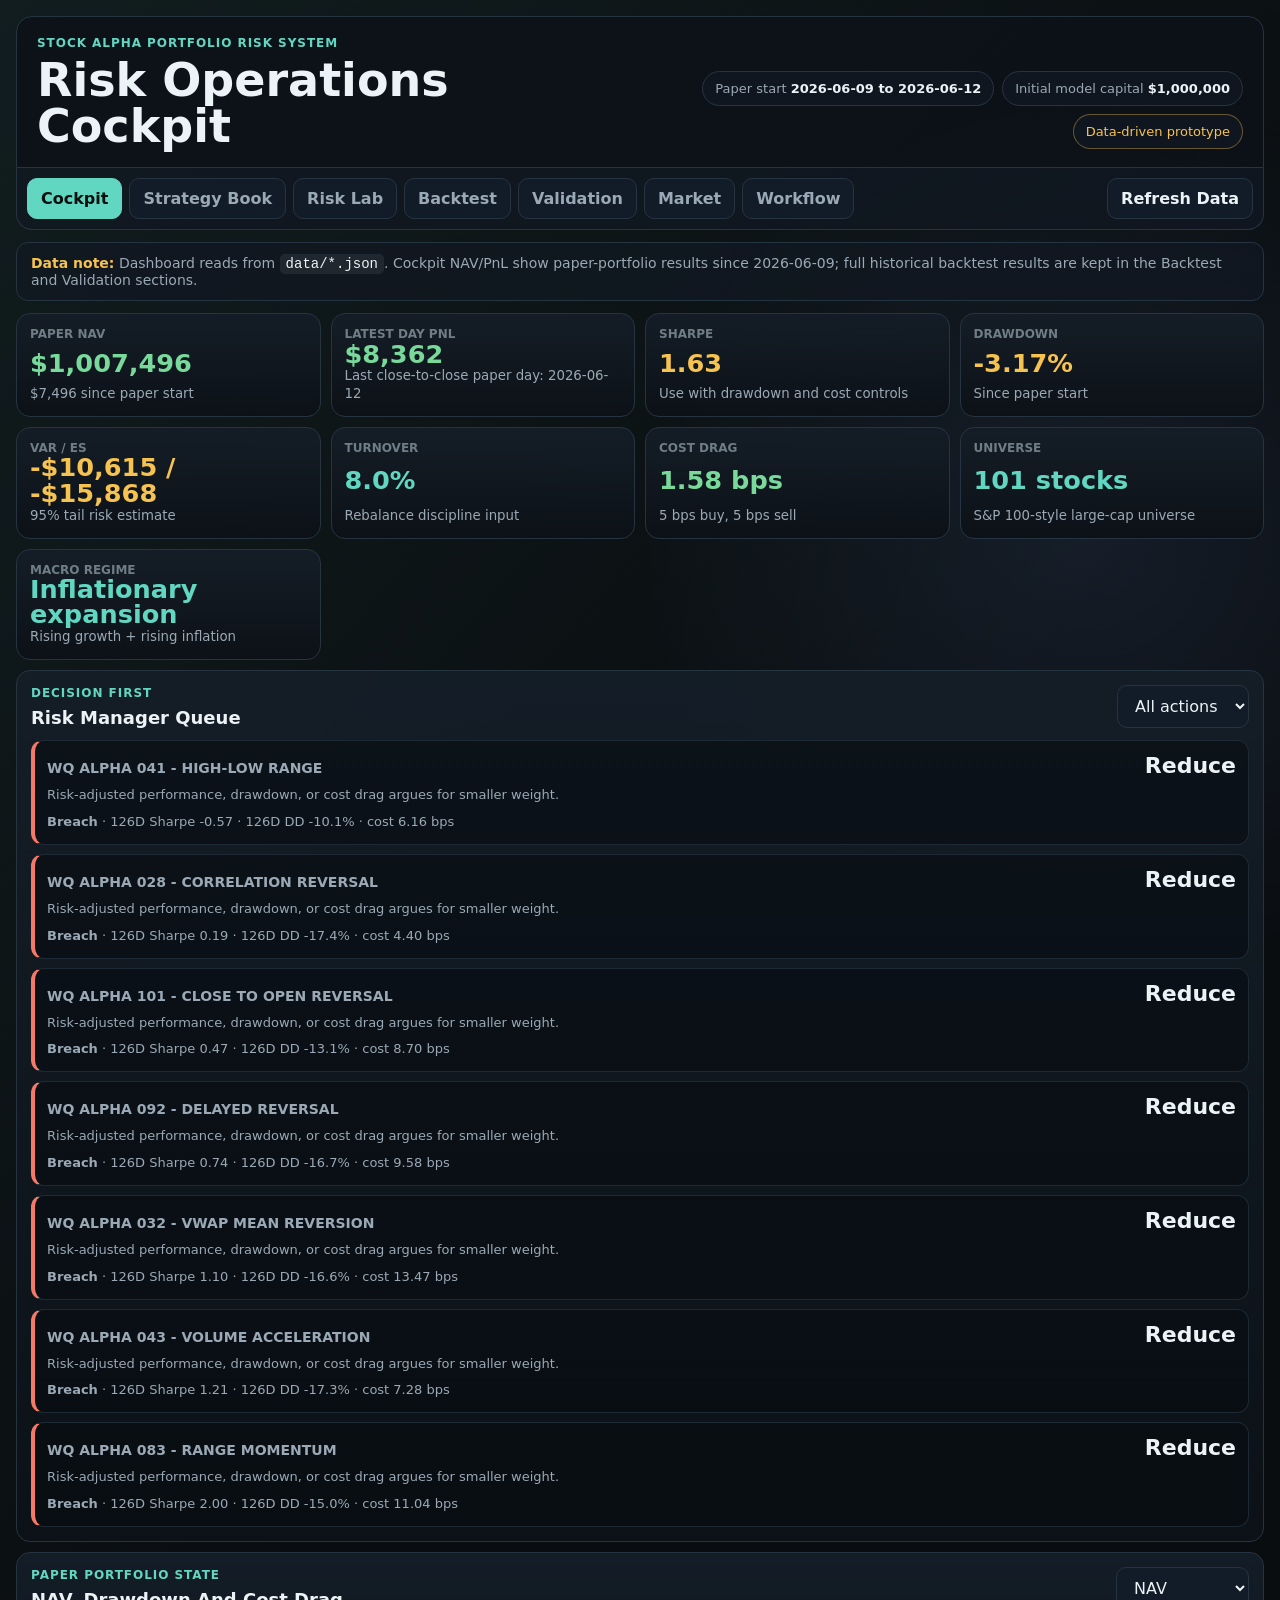
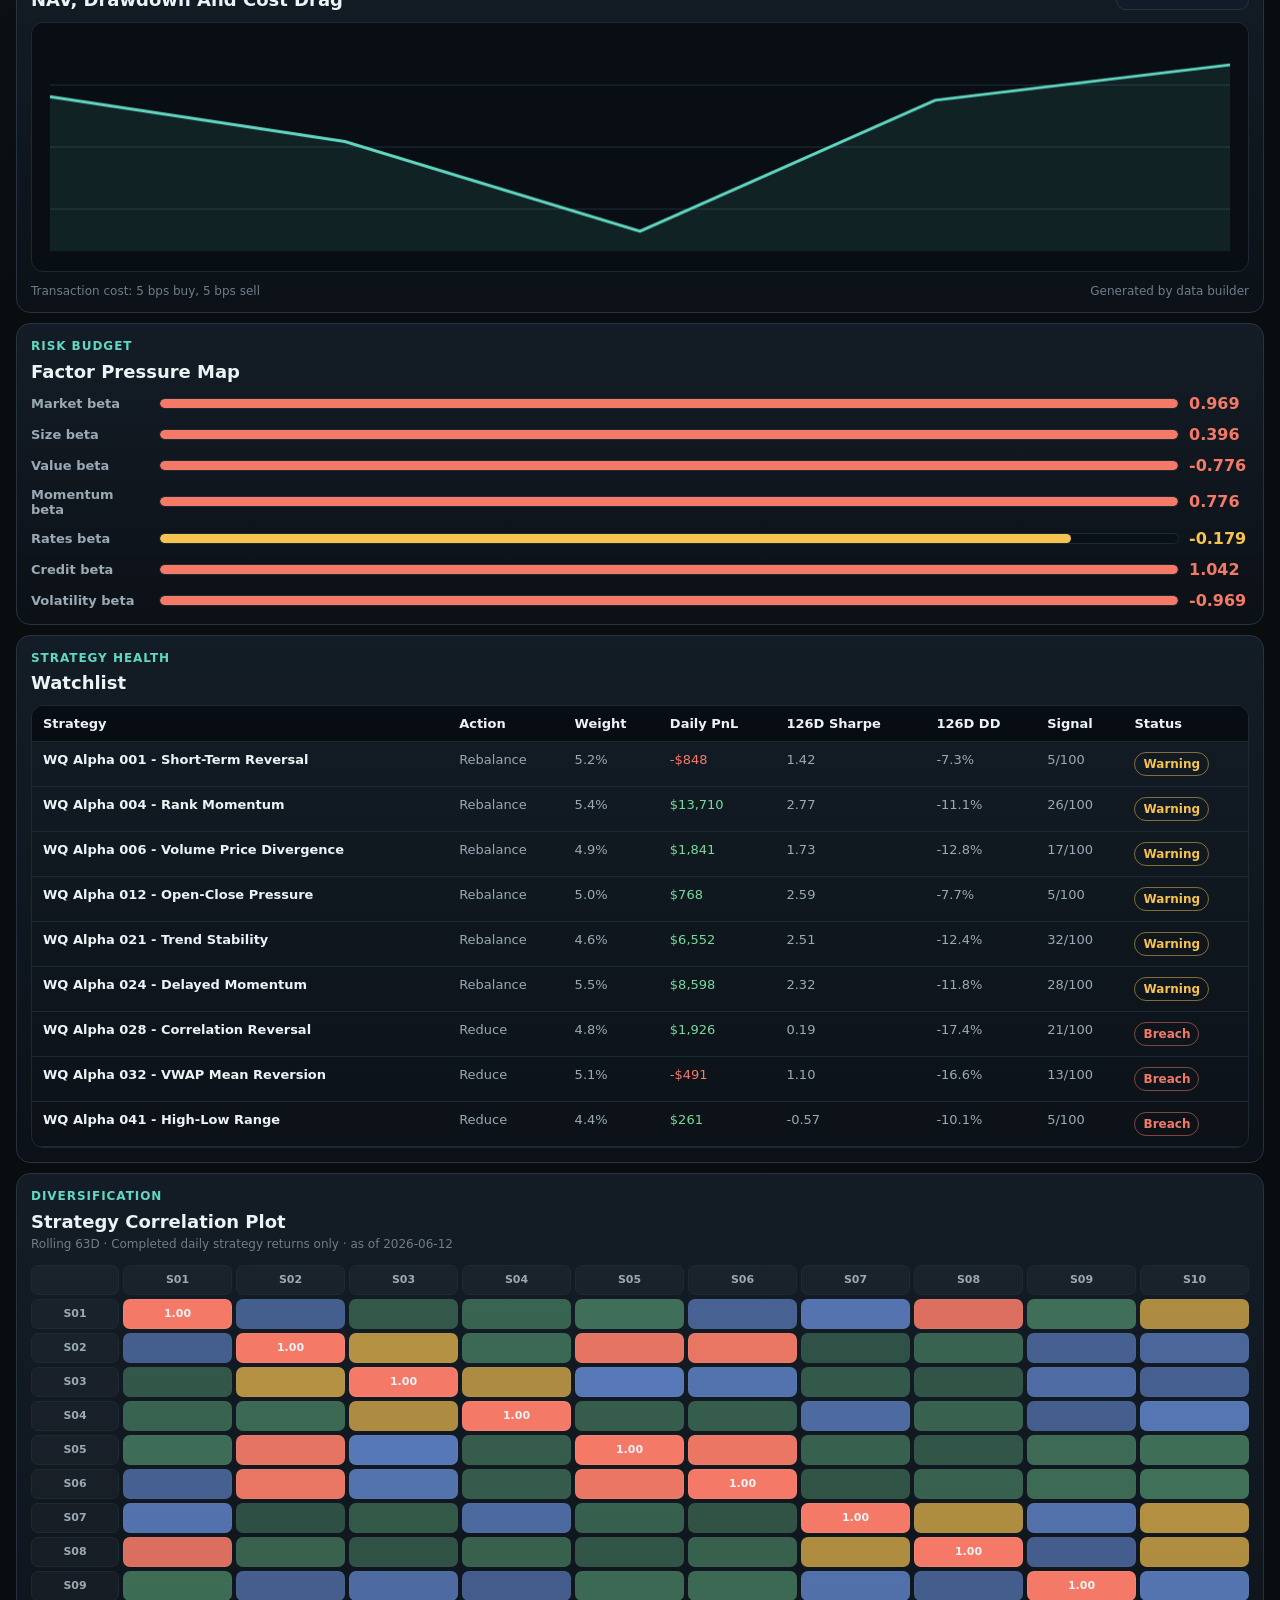
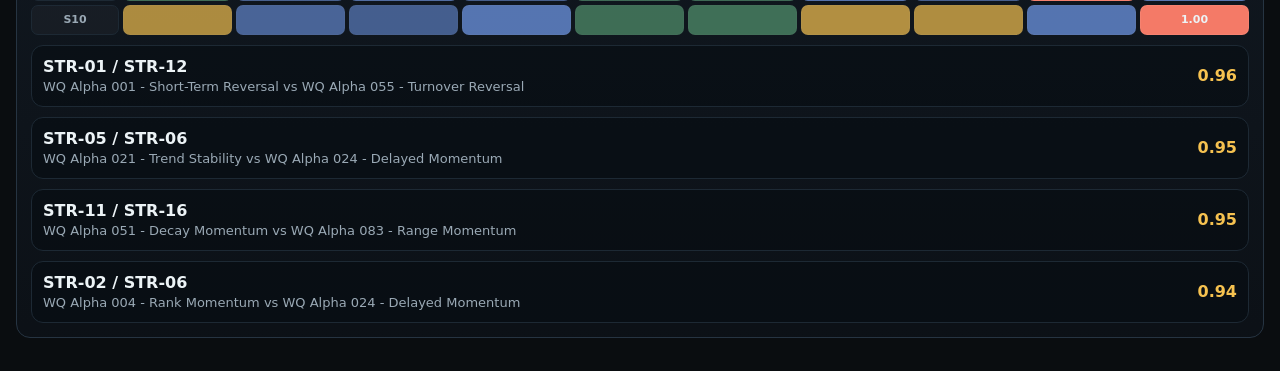
==== docs/index.html @ abdd7c9c "Add GitHub Pages docs deployment" ====
<!doctype html>
<html lang="en">
  <head>
    <meta charset="utf-8" />
    <meta name="viewport" content="width=device-width, initial-scale=1" />
    <title>Risk Operations Cockpit</title>
    <link rel="stylesheet" href="./styles.css" />
  </head>
  <body>
    <main class="terminal">
      <header class="masthead">
        <div>
          <p class="label">Stock Alpha Portfolio Risk System</p>
          <h1>Risk Operations Cockpit</h1>
        </div>
        <div class="run-meta">
          <span>Paper start <b id="paperWindow">Loading</b></span>
          <span>Initial model capital <b>$1,000,000</b></span>
          <span class="demo-flag">Data-driven prototype</span>
        </div>
      </header>

      <nav class="modebar">
        <button class="mode active" data-view="cockpit">Cockpit</button>
        <button class="mode" data-view="book">Strategy Book</button>
        <button class="mode" data-view="risk">Risk Lab</button>
        <button class="mode" data-view="backtest">Backtest</button>
        <button class="mode" data-view="validation">Validation</button>
        <button class="mode" data-view="market">Market</button>
        <button class="mode" data-view="workflow">Workflow</button>
        <button id="refreshBtn" class="refresh">Refresh Data</button>
      </nav>

      <section class="notice">
        <strong>Data note:</strong> Dashboard reads from <code>data/*.json</code>. Cockpit NAV/PnL show paper-portfolio results since 2026-06-09; full historical backtest results are kept in the Backtest and Validation sections.
      </section>

      <section id="view-cockpit" class="view active">
        <section class="pulse-grid" id="pulseGrid"></section>
        <div class="cockpit-grid">
          <section class="panel decision-panel">
            <div class="panel-title">
              <div><p class="label">Decision First</p><h2>Risk Manager Queue</h2></div>
              <select id="actionFilter">
                <option value="all">All actions</option>
                <option value="Reduce">Reduce</option>
                <option value="Pause">Pause</option>
                <option value="Hedge">Hedge</option>
                <option value="Rebalance">Rebalance</option>
                <option value="Increase">Increase</option>
              </select>
            </div>
            <div id="decisionStack" class="decision-stack"></div>
          </section>
          <section class="panel nav-panel">
            <div class="panel-title">
              <div><p class="label">Paper Portfolio State</p><h2>NAV, Drawdown And Cost Drag</h2></div>
              <select id="chartMetric"><option value="nav">NAV</option><option value="drawdown">Drawdown</option><option value="pnl">Daily PnL</option></select>
            </div>
            <canvas id="navChart" height="250"></canvas>
            <div class="chart-foot"><span>Transaction cost: 5 bps buy, 5 bps sell</span><span>Generated by data builder</span></div>
          </section>
          <section class="panel exposure-panel">
            <div class="panel-title"><div><p class="label">Risk Budget</p><h2>Factor Pressure Map</h2></div></div>
            <div id="factorPressure" class="pressure-list"></div>
          </section>
        </div>
        <div class="lower-grid">
          <section class="panel">
            <div class="panel-title"><div><p class="label">Strategy Health</p><h2>Watchlist</h2></div></div>
            <div class="table-wrap"><table id="watchlistTable"></table></div>
          </section>
          <section class="panel">
            <div class="panel-title">
              <div>
                <p class="label">Diversification</p>
                <h2>Strategy Correlation Plot</h2>
                <p id="corrMeta" class="meta-line"></p>
              </div>
            </div>
            <div id="corrPlot" class="corr-plot"></div>
            <div id="hotspots" class="hotspots"></div>
          </section>
        </div>
      </section>

      <section id="view-book" class="view">
        <section class="panel">
          <div class="panel-title">
            <div><p class="label">20 Stock-Alpha Strategy Prototype Book</p><h2>Latest Top Holdings And Strategy Monitoring</h2></div>
            <input id="strategySearch" type="search" placeholder="Search strategy or sleeve" />
          </div>
          <div class="table-wrap"><table id="strategyTable"></table></div>
        </section>
        <div class="risk-grid">
          <section class="panel">
            <div class="panel-title"><div><p class="label">Paper Trading</p><h2>Recent Position Ledger</h2></div></div>
            <div class="table-wrap"><table id="paperPositionsTable"></table></div>
          </section>
          <section class="panel">
            <div class="panel-title"><div><p class="label">Paper Trading</p><h2>Recent Trade Ledger</h2></div></div>
            <div class="table-wrap"><table id="paperTradesTable"></table></div>
          </section>
        </div>
        <section class="panel">
          <div class="panel-title"><div><p class="label">Paper Trading</p><h2>Strategy PnL Ledger</h2></div></div>
          <div class="table-wrap"><table id="paperPnlTable"></table></div>
        </section>
      </section>

      <section id="view-risk" class="view">
        <div class="risk-grid">
          <section class="panel"><div class="panel-title"><div><p class="label">Aggregate Exposure</p><h2>Portfolio Factors</h2></div></div><div id="factorTable" class="pressure-list large"></div></section>
          <section class="panel"><div class="panel-title"><div><p class="label">ETF Proxy Layer</p><h2>Risk Comparison Only</h2></div></div><div class="table-wrap"><table id="proxyTable"></table></div></section>
        </div>
        <div class="risk-grid single">
          <section class="panel"><div class="panel-title"><div><p class="label">Concentration</p><h2>Risk Contribution</h2></div></div><div id="riskContribution" class="pressure-list large"></div></section>
        </div>
        <section class="panel"><div class="panel-title"><div><p class="label">Controls</p><h2>Risk Limit Exceptions</h2></div></div><div class="table-wrap"><table id="limitTable"></table></div></section>
      </section>

      <section id="view-backtest" class="view">
        <section class="pulse-grid" id="backtestSummary"></section>
        <div class="risk-grid">
          <section class="panel"><div class="panel-title"><div><p class="label">Research Result</p><h2>Full Historical Backtest</h2></div></div><canvas id="backtestChart" height="290"></canvas></section>
          <section class="panel">
            <div class="panel-title"><div><p class="label">Backtest Monitor</p><h2>Full-Period Diagnostics</h2></div></div>
            <div class="table-wrap"><table id="backtestDiagnosticsTable"></table></div>
            <p class="meta-line">Timing: t-1 signal selects day t holdings. Limitation: current S&P 100-style universe is not point-in-time.</p>
          </section>
        </div>
        <div class="risk-grid single">
          <section class="panel"><div class="panel-title"><div><p class="label">Stress Testing</p><h2>Period Diagnostics</h2></div></div><div class="table-wrap"><table id="stressTable"></table></div></section>
        </div>
      </section>

      <section id="view-validation" class="view">
        <section class="panel">
          <div class="panel-title">
            <div>
              <p class="label">Research Evidence</p>
              <h2>In-Sample / Out-of-Sample Validation</h2>
              <p id="validationSplit" class="meta-line"></p>
            </div>
            <span class="source-chip">Auto-generated from backtest engine</span>
          </div>
          <div class="table-wrap"><table id="validationTable"></table></div>
        </section>
      </section>

      <section id="view-market" class="view">
        <section class="panel macro-panel">
          <div class="panel-title">
            <div><p class="label">Macro Regime Overlay</p><h2>Growth, Inflation And Risk Tone</h2></div>
            <span id="macroSource" class="source-chip"></span>
          </div>
          <div class="macro-grid">
            <div id="regimeQuadrant" class="regime-quadrant"></div>
            <div id="macroIndicators" class="macro-indicators"></div>
            <div id="regimeGuidance" class="regime-guidance"></div>
          </div>
        </section>
        <div class="risk-grid">
          <section class="panel"><div class="panel-title"><div><p class="label">Market Context</p><h2>Cross-Asset Monitor</h2></div></div><div id="marketTiles" class="market-tiles"></div></section>
          <section class="panel"><div class="panel-title"><div><p class="label">API-ready</p><h2>Market News Feed</h2></div></div><div id="newsFeed" class="news-feed"></div></section>
        </div>
      </section>

      <section id="view-workflow" class="view">
        <section class="panel"><div class="panel-title"><div><p class="label">Research Governance</p><h2>Strategy Workflow Tracker</h2></div></div><div class="table-wrap"><table id="workflowTable"></table></div></section>
      </section>
    </main>
    <script src="./data/data_bundle.js"></script>
    <script src="./app.js"></script>
  </body>
</html>
---- docs/styles.css ----
:root{color-scheme:dark;--bg:#0a0d10;--panel:#111821;--ink:#ecf3f6;--muted:#9aa9b5;--quiet:#6f7d86;--line:#263442;--line-soft:#1d2934;--aqua:#61d7c2;--blue:#7aa7ff;--amber:#f6c250;--red:#f47a67;--green:#78d99b;--violet:#b997ff}*{box-sizing:border-box}body{margin:0;color:var(--ink);background:linear-gradient(130deg,rgba(97,215,194,.08),transparent 38%),radial-gradient(circle at 85% 15%,rgba(122,167,255,.10),transparent 28rem),var(--bg);font-family:Inter,ui-sans-serif,system-ui,-apple-system,BlinkMacSystemFont,"Segoe UI",sans-serif}button,input,select{font:inherit;color:inherit}.terminal{width:min(1760px,calc(100vw - 32px));margin:16px auto 34px}.masthead{display:flex;justify-content:space-between;align-items:end;gap:20px;padding:18px 20px;border:1px solid var(--line);border-radius:16px 16px 0 0;background:rgba(13,18,24,.88)}.label{margin:0 0 5px;color:var(--aqua);font-size:12px;letter-spacing:.08em;text-transform:uppercase;font-weight:900}h1,h2,p{margin:0}h1{font-size:clamp(28px,4vw,46px);line-height:1}h2{font-size:18px}p{color:var(--muted);line-height:1.45}.run-meta{display:flex;justify-content:flex-end;align-items:center;flex-wrap:wrap;gap:8px}.run-meta span,.notice,.modebar{border:1px solid var(--line);background:rgba(17,24,33,.82)}.run-meta span{color:var(--muted);padding:9px 12px;border-radius:999px;font-size:13px}.run-meta b{color:var(--ink)}.run-meta .demo-flag{color:var(--amber);border-color:rgba(246,194,80,.38)}.modebar{display:flex;gap:7px;padding:10px;border-top:0;border-radius:0 0 16px 16px;overflow-x:auto}.mode,.refresh,select,input{border:1px solid var(--line);background:#121c28;border-radius:10px;padding:10px 13px}.mode,.refresh{cursor:pointer;color:var(--muted);font-weight:850;white-space:nowrap}.mode.active{color:#06100e;background:var(--aqua);border-color:var(--aqua)}.refresh{margin-left:auto;color:var(--ink)}.notice{margin:12px 0;border-radius:12px;padding:12px 14px;color:var(--muted);font-size:14px}.notice strong{color:var(--amber)}.notice code{color:var(--ink);background:rgba(255,255,255,.07);border:1px solid var(--line-soft);border-radius:5px;padding:1px 5px}.view{display:none}.view.active{display:block}.pulse-grid{display:grid;grid-template-columns:repeat(7,minmax(120px,1fr));gap:10px;margin-bottom:10px}.pulse-card,.panel{border:1px solid var(--line);background:linear-gradient(180deg,rgba(20,29,39,.96),rgba(12,17,23,.96));border-radius:14px}.pulse-card{min-height:104px;padding:13px;display:flex;flex-direction:column;justify-content:space-between}.pulse-card span{color:var(--quiet);font-size:12px;font-weight:900;text-transform:uppercase}.pulse-card strong{display:block;font-size:clamp(22px,2vw,30px);line-height:1}.pulse-card small{color:var(--muted);line-height:1.35}.pos{color:var(--green)}.neg{color:var(--red)}.warn{color:var(--amber)}.info{color:var(--aqua)}.violet{color:var(--violet)}.cockpit-grid{display:grid;grid-template-columns:minmax(340px,.9fr) minmax(520px,1.7fr) minmax(300px,.9fr);gap:10px}.lower-grid,.risk-grid{display:grid;grid-template-columns:minmax(0,1fr) minmax(360px,.7fr);gap:10px;margin-top:10px}.risk-grid.single{grid-template-columns:1fr}.panel{padding:14px;min-width:0}.panel-title{display:flex;justify-content:space-between;gap:12px;align-items:start;margin-bottom:12px}canvas{width:100%;background:#080e13;border:1px solid var(--line-soft);border-radius:12px}.chart-foot{display:flex;justify-content:space-between;gap:10px;margin-top:8px;color:var(--quiet);font-size:12px}.decision-stack{display:grid;gap:9px}.decision{border:1px solid var(--line-soft);border-left:4px solid var(--aqua);border-radius:12px;padding:12px;background:rgba(7,12,17,.62)}.decision-head{display:flex;justify-content:space-between;gap:12px;align-items:baseline}.decision h3{margin:0;font-size:14px;color:var(--muted);text-transform:uppercase}.decision strong{font-size:22px}.decision p{margin-top:8px;font-size:13px}.pressure-list{display:grid;gap:12px}.pressure-list.large{gap:14px}.pressure-row{display:grid;grid-template-columns:118px 1fr 60px;align-items:center;gap:10px}.pressure-row span{color:var(--muted);font-weight:850;font-size:13px}.bar{height:11px;border-radius:99px;background:#091016;border:1px solid var(--line-soft);overflow:hidden}.bar i{display:block;height:100%;border-radius:inherit}.table-wrap{overflow:auto;border:1px solid var(--line-soft);border-radius:12px}table{width:100%;border-collapse:collapse;min-width:840px}th,td{padding:10px 11px;border-bottom:1px solid var(--line-soft);text-align:left;font-size:13px;color:var(--muted);vertical-align:top}th{color:var(--ink);background:rgba(5,9,13,.72);position:sticky;top:0;z-index:1}td strong{color:var(--ink)}.pill{display:inline-flex;align-items:center;border-radius:999px;border:1px solid var(--line);padding:4px 8px;font-size:12px;font-weight:900}.pill.Breach{color:var(--red);border-color:rgba(244,122,103,.5)}.pill.Warning{color:var(--amber);border-color:rgba(246,194,80,.5)}.pill.Healthy{color:var(--green);border-color:rgba(120,217,155,.5)}.hotspots{display:grid;gap:10px;margin-top:10px}.hotspot{display:grid;grid-template-columns:1fr auto;gap:8px;align-items:center;border:1px solid var(--line-soft);border-radius:12px;padding:11px;background:rgba(7,12,17,.54)}.hotspot b{color:var(--ink)}.hotspot span{color:var(--muted);font-size:13px}.hotspot strong{color:var(--amber)}.corr-plot{display:grid;grid-template-columns:88px repeat(10,minmax(24px,1fr));gap:4px;overflow-x:auto}.corr-label,.corr-cell{min-height:30px;border-radius:7px;display:grid;place-items:center;font-size:11px;font-weight:900}.corr-label{color:var(--muted);background:rgba(255,255,255,.03);border:1px solid var(--line-soft)}.corr-cell{border:1px solid rgba(255,255,255,.06);color:var(--ink)}.market-tiles{display:grid;grid-template-columns:repeat(2,minmax(190px,1fr));gap:10px}.market-tile{min-height:128px;border:1px solid var(--line-soft);border-radius:14px;padding:13px;background:rgba(8,14,19,.54)}.market-tile span{color:var(--quiet);font-size:12px;text-transform:uppercase;font-weight:900}.market-tile strong{display:block;font-size:24px;margin:8px 0 4px}.news-feed{display:grid;gap:10px}.news-item{border:1px solid var(--line-soft);border-radius:12px;padding:11px;background:rgba(8,14,19,.54)}.news-item header{display:flex;justify-content:space-between;gap:10px;margin-bottom:7px}.news-item b{color:var(--ink)}.news-item span{color:var(--quiet);font-size:12px;font-weight:850}.news-item p{font-size:13px}@media(max-width:1300px){.pulse-grid{grid-template-columns:repeat(4,minmax(140px,1fr))}.cockpit-grid,.lower-grid,.risk-grid{grid-template-columns:1fr}.market-tiles{grid-template-columns:repeat(2,minmax(180px,1fr))}}@media(max-width:780px){.terminal{width:calc(100vw - 18px);margin-top:9px}.masthead{align-items:start;flex-direction:column}.pulse-grid,.market-tiles{grid-template-columns:1fr}.refresh{margin-left:0}.chart-foot{flex-direction:column}}
:root{}
.source-chip{border:1px solid var(--line);border-radius:999px;padding:7px 10px;color:var(--aqua);font-size:12px;font-weight:900}
.meta-line{margin-top:4px;color:var(--quiet);font-size:12px}
.macro-panel{margin-bottom:10px}
.macro-grid{display:grid;grid-template-columns:1.3fr .9fr 1fr;gap:10px}
.regime-summary,.macro-score,.guidance-card,.quadrant,.macro-warning,.indicator-list{border:1px solid var(--line-soft);border-radius:12px;background:rgba(8,14,19,.54)}
.regime-summary{padding:13px;margin-bottom:10px}
.regime-summary span,.macro-score span,.guidance-card span,.indicator-list span{color:var(--quiet);font-size:12px;text-transform:uppercase;font-weight:900}
.regime-summary strong{display:block;font-size:24px;margin:5px 0}
.quadrant-grid{display:grid;grid-template-columns:1fr 1fr;gap:8px}
.quadrant{min-height:82px;padding:10px}
.quadrant.active{border-color:rgba(97,215,194,.72);box-shadow:inset 0 0 0 1px rgba(97,215,194,.35);background:rgba(97,215,194,.10)}
.quadrant b{display:block;color:var(--ink);font-size:13px}
.quadrant span{display:block;color:var(--muted);font-size:12px;margin-top:6px}
.macro-warning{margin-top:10px;padding:11px;border-left:4px solid var(--amber)}
.macro-warning p{font-size:13px;margin-bottom:6px}
.macro-warning p:last-child{margin-bottom:0}
.macro-indicators{display:grid;grid-template-columns:repeat(3,1fr);gap:8px}
.macro-score{padding:11px}
.macro-score strong{display:block;font-size:20px;margin-top:4px}
.macro-score small{color:var(--muted)}
.indicator-list{grid-column:1/-1;padding:10px;display:grid;gap:8px}
.indicator-list div{display:flex;justify-content:space-between;gap:10px}
.indicator-list b{color:var(--ink);font-size:13px}
.regime-guidance{display:grid;gap:9px}
.guidance-card{padding:11px;border-left:4px solid var(--blue)}
.guidance-card div{display:flex;justify-content:space-between;gap:10px}
.guidance-card strong{font-size:18px}
.guidance-card p{font-size:13px;margin-top:7px}
@media(max-width:1300px){.macro-grid{grid-template-columns:1fr}}
@media(max-width:780px){.macro-indicators,.quadrant-grid{grid-template-columns:1fr}}
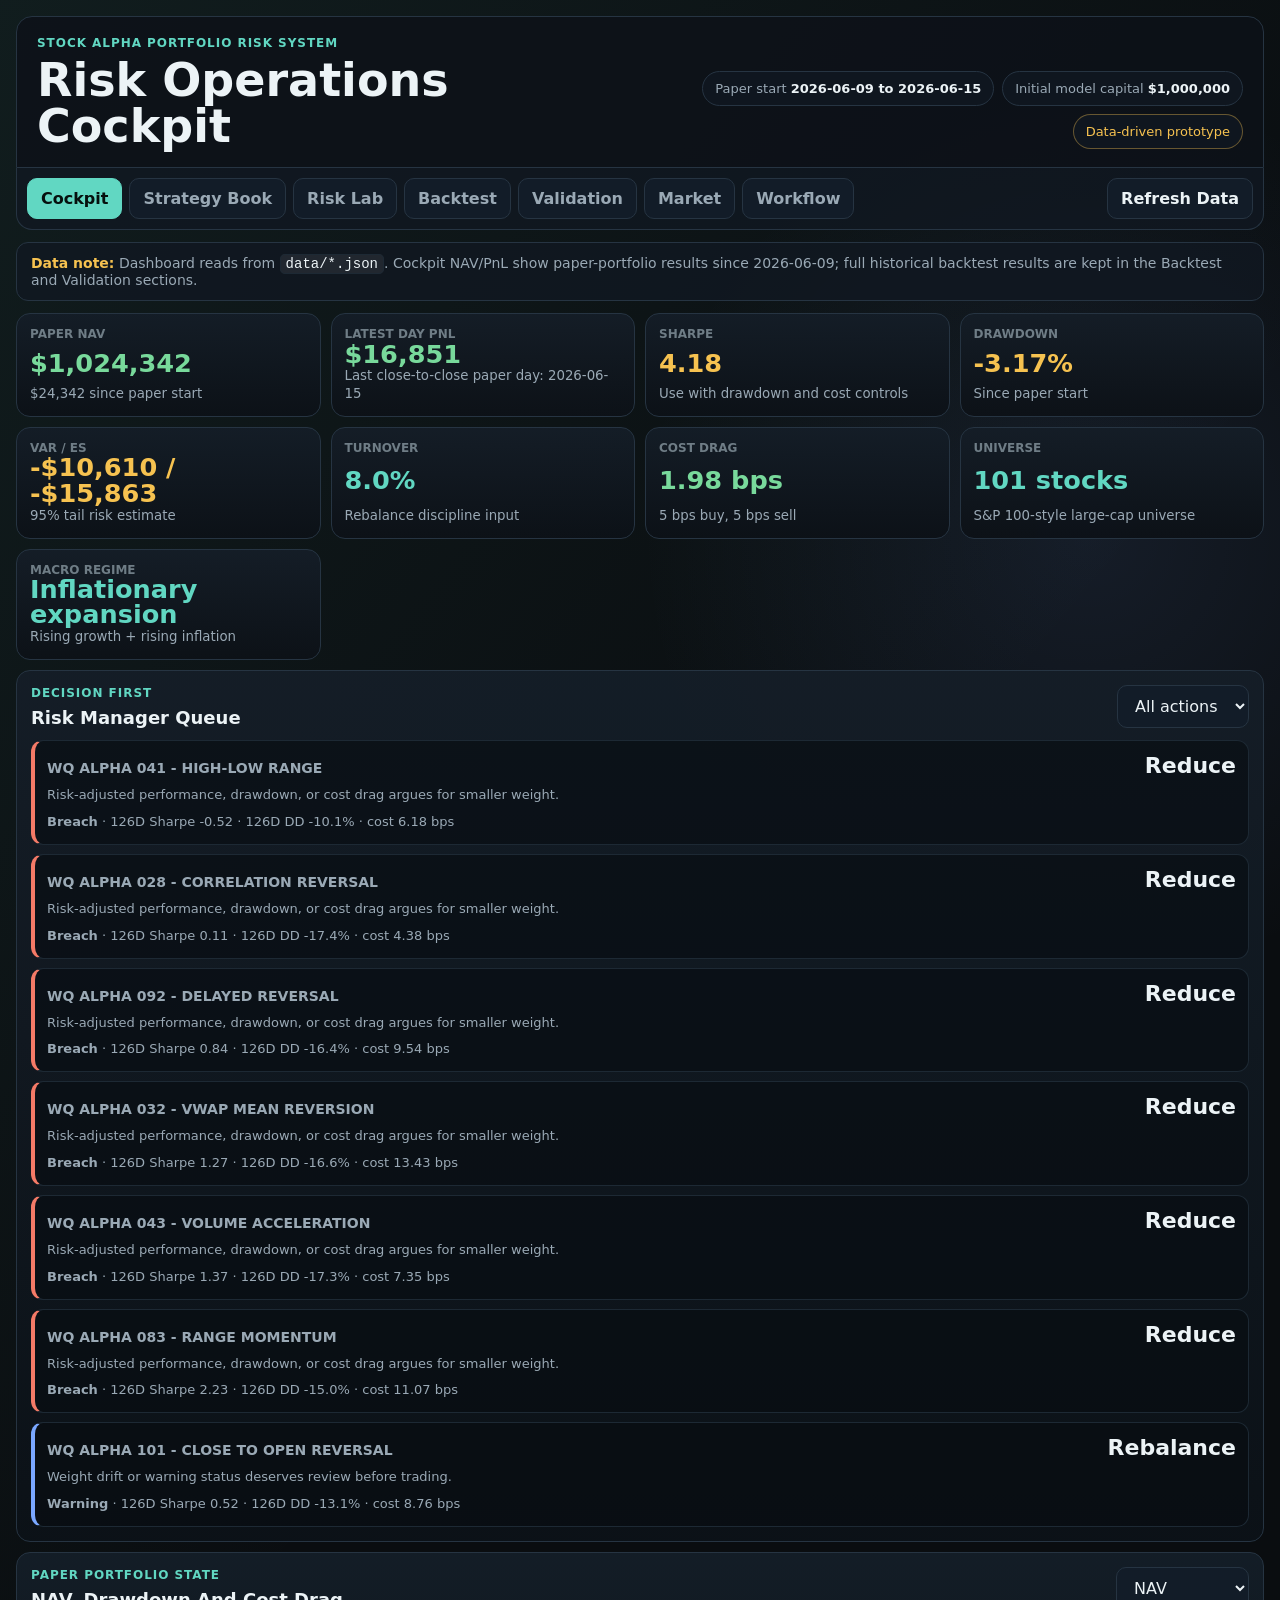
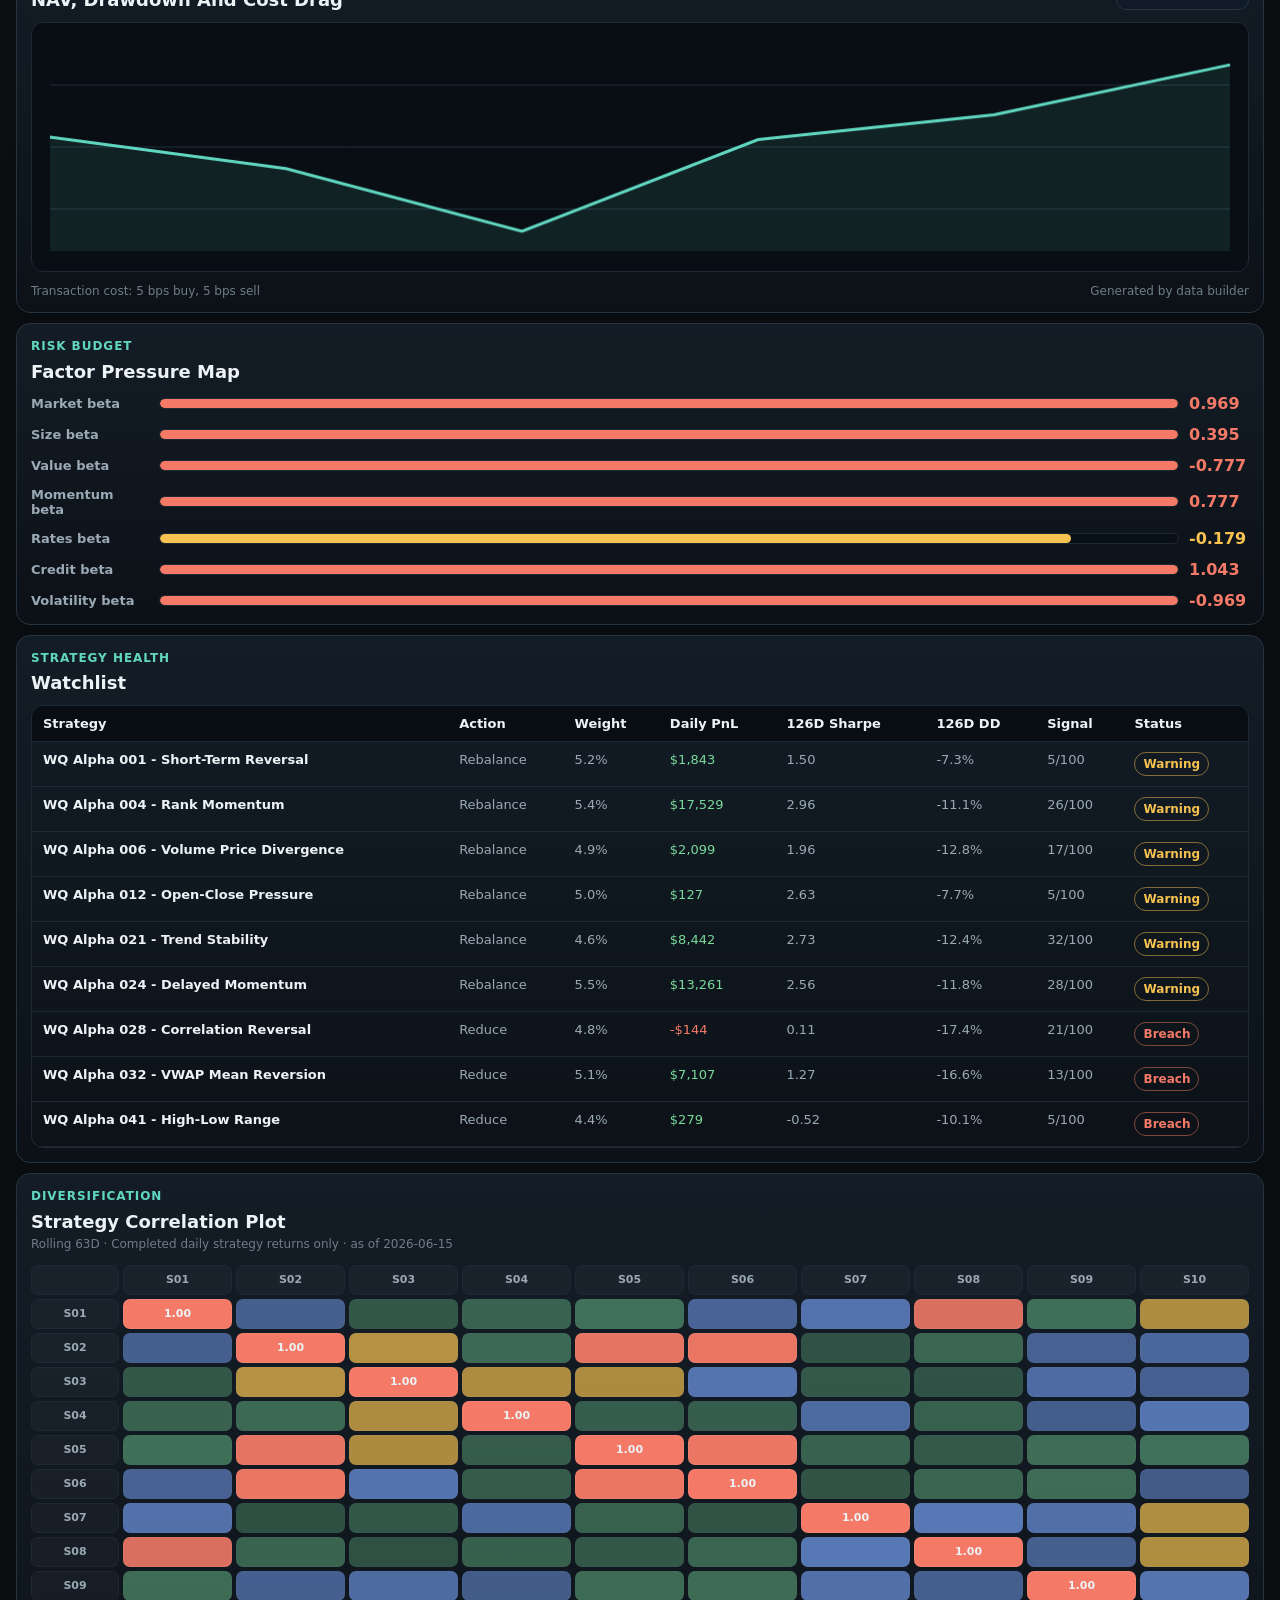
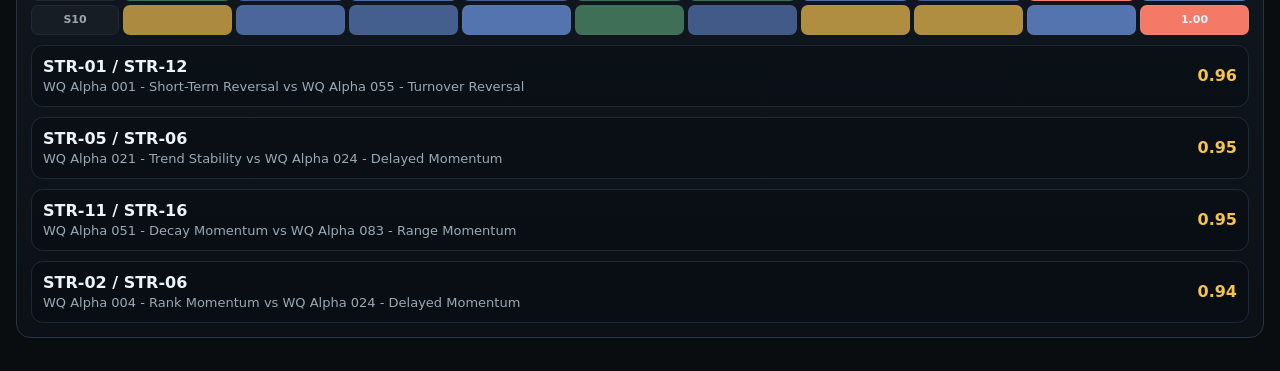
==== commit 8c5cb916: "Add scorecard summary and deep dive queue" ====
--- a/docs/index.html
+++ b/docs/index.html
@@ -135,6 +135,28 @@
       </section>
 
       <section id="view-validation" class="view">
+        <section class="pulse-grid" id="scorecardSummary"></section>
+        <section class="panel">
+          <div class="panel-title">
+            <div>
+              <p class="label">Approval Framework</p>
+              <h2>Strategy Approval Scorecard</h2>
+              <p class="meta-line">Scores combine OOS robustness, drawdown, cost, correlation, factor crowding, and paper behavior.</p>
+            </div>
+            <span class="source-chip">Rule-based v1</span>
+          </div>
+          <div class="table-wrap"><table id="scorecardTable"></table></div>
+        </section>
+        <section class="panel">
+          <div class="panel-title">
+            <div>
+              <p class="label">Strategy Review</p>
+              <h2>Deep Dive Queue</h2>
+              <p class="meta-line">One top, one middle, and one bottom strategy selected for human review.</p>
+            </div>
+          </div>
+          <div id="deepDiveQueue" class="decision-stack"></div>
+        </section>
         <section class="panel">
           <div class="panel-title">
             <div>
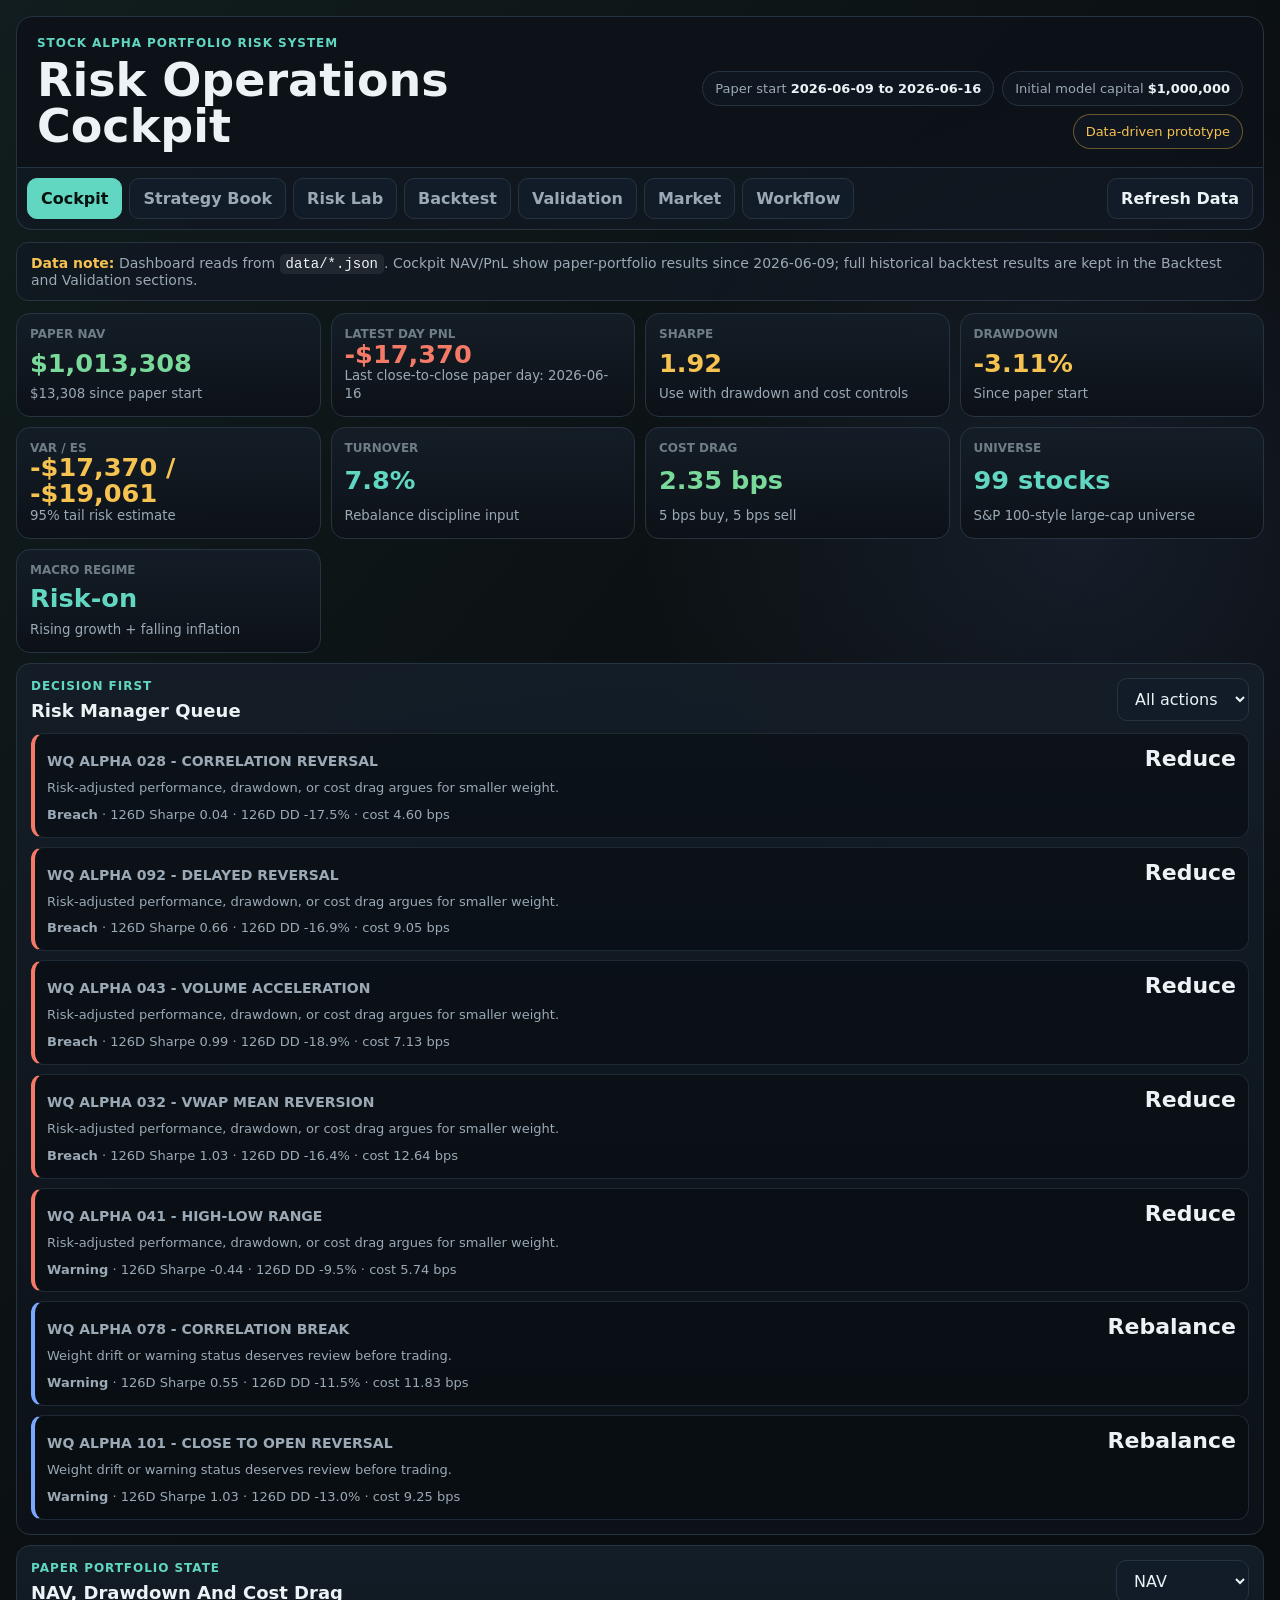
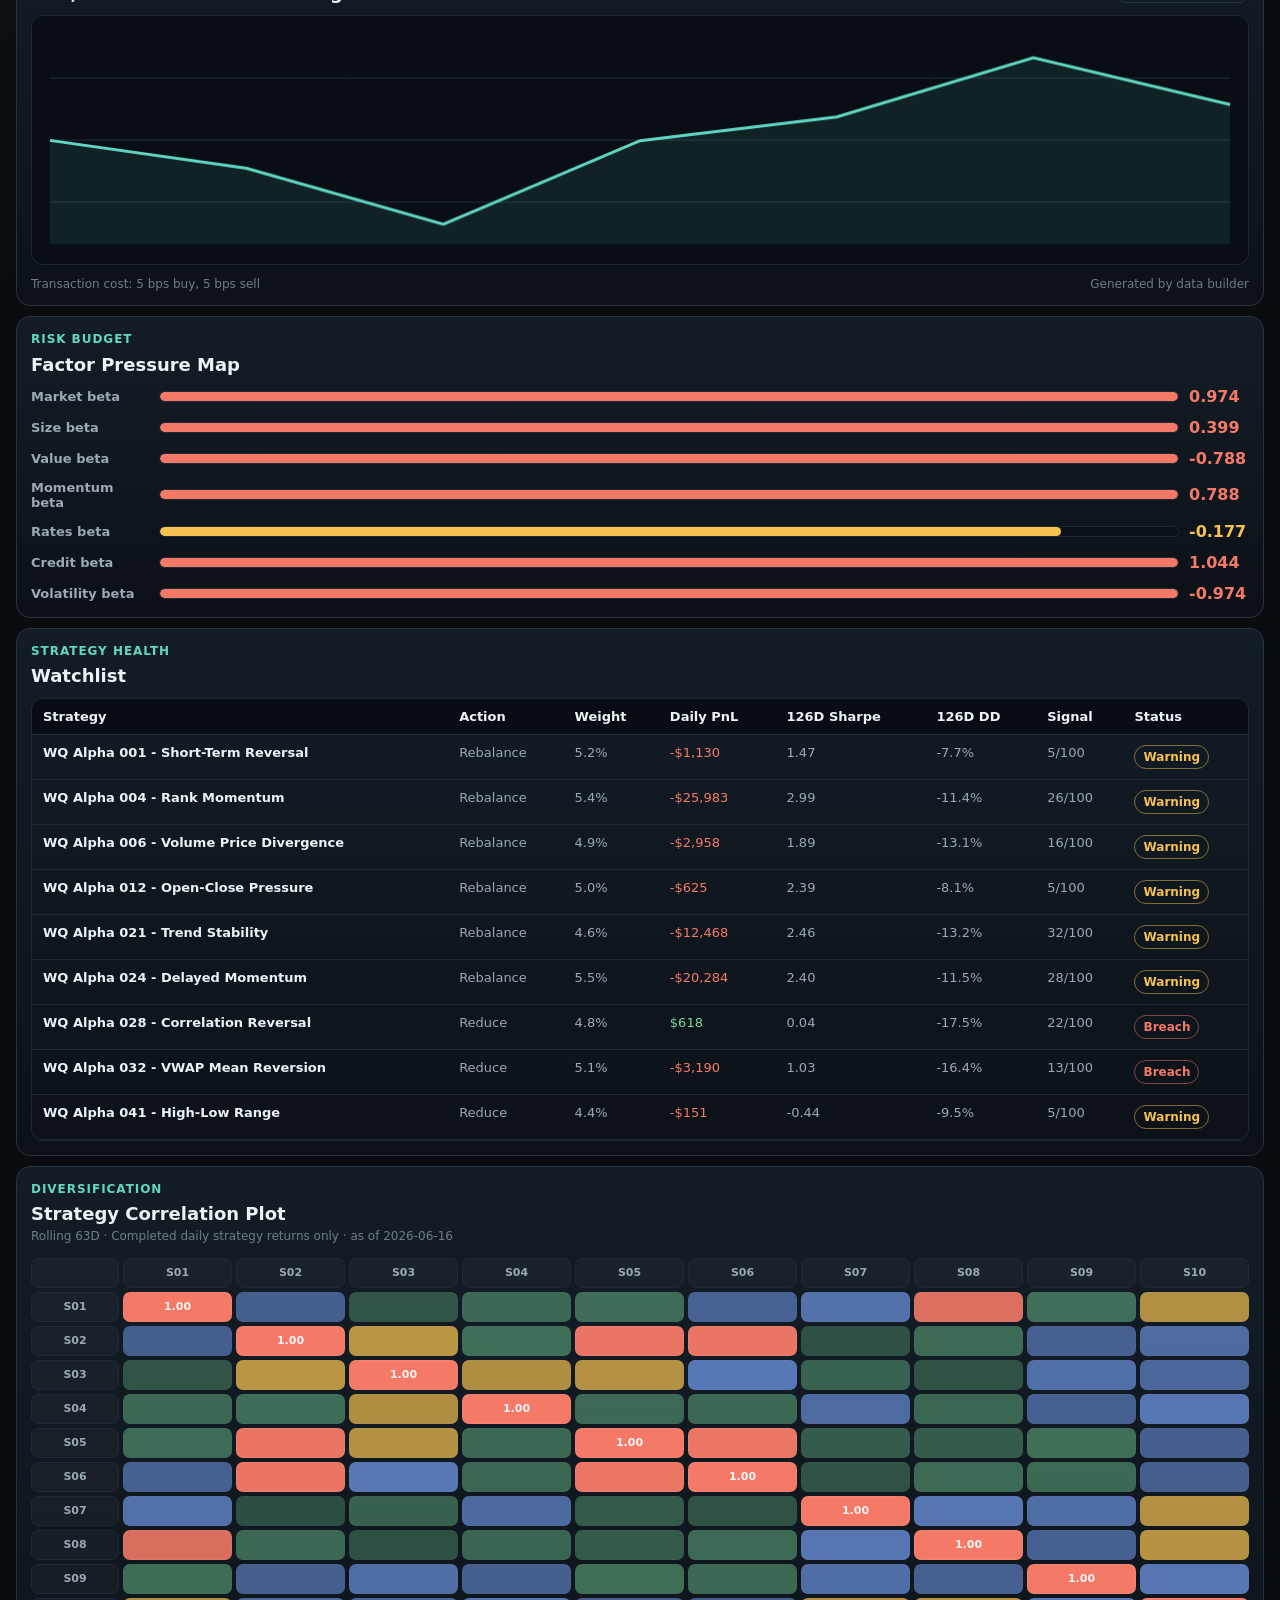
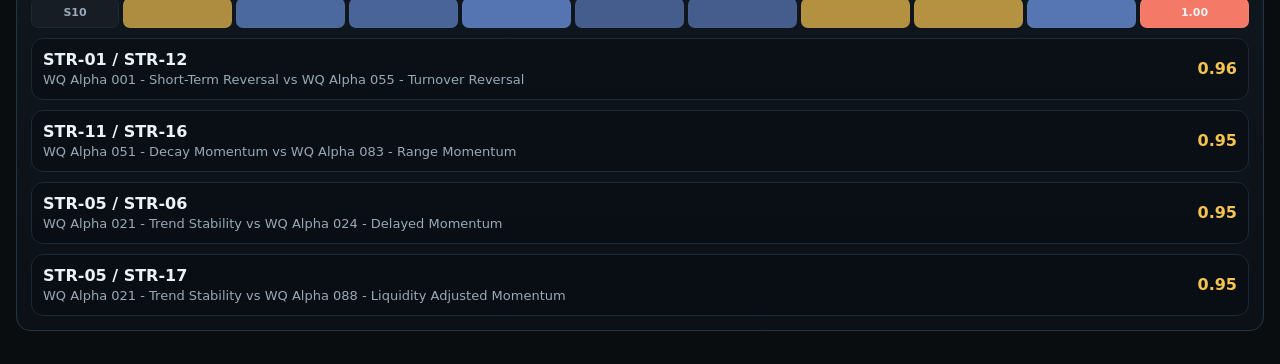
==== commit b850274b: "Add ML alpha paper trading dashboard export" ====
--- a/docs/index.html
+++ b/docs/index.html
@@ -92,6 +92,28 @@
           </div>
           <div class="table-wrap"><table id="strategyTable"></table></div>
         </section>
+        <section class="panel">
+          <div class="panel-title">
+            <div>
+              <p class="label">ML Alpha Paper Trading</p>
+              <h2>XGBoost Composite Alpha Execution Plan</h2>
+              <p id="mlAlphaMeta" class="meta-line"></p>
+            </div>
+            <span id="mlAlphaStatus" class="source-chip"></span>
+          </div>
+          <section class="pulse-grid compact" id="mlAlphaSummary"></section>
+          <div class="risk-grid">
+            <section>
+              <div class="panel-title"><div><p class="label">Target Book</p><h2>Top Holdings</h2></div></div>
+              <div class="table-wrap"><table id="mlAlphaPositionsTable"></table></div>
+            </section>
+            <section>
+              <div class="panel-title"><div><p class="label">Trade Plan</p><h2>Planned Orders</h2></div></div>
+              <div class="table-wrap"><table id="mlAlphaTradesTable"></table></div>
+            </section>
+          </div>
+          <div class="table-wrap"><table id="mlAlphaLedgerTable"></table></div>
+        </section>
         <div class="risk-grid">
           <section class="panel">
             <div class="panel-title"><div><p class="label">Paper Trading</p><h2>Recent Position Ledger</h2></div></div>
